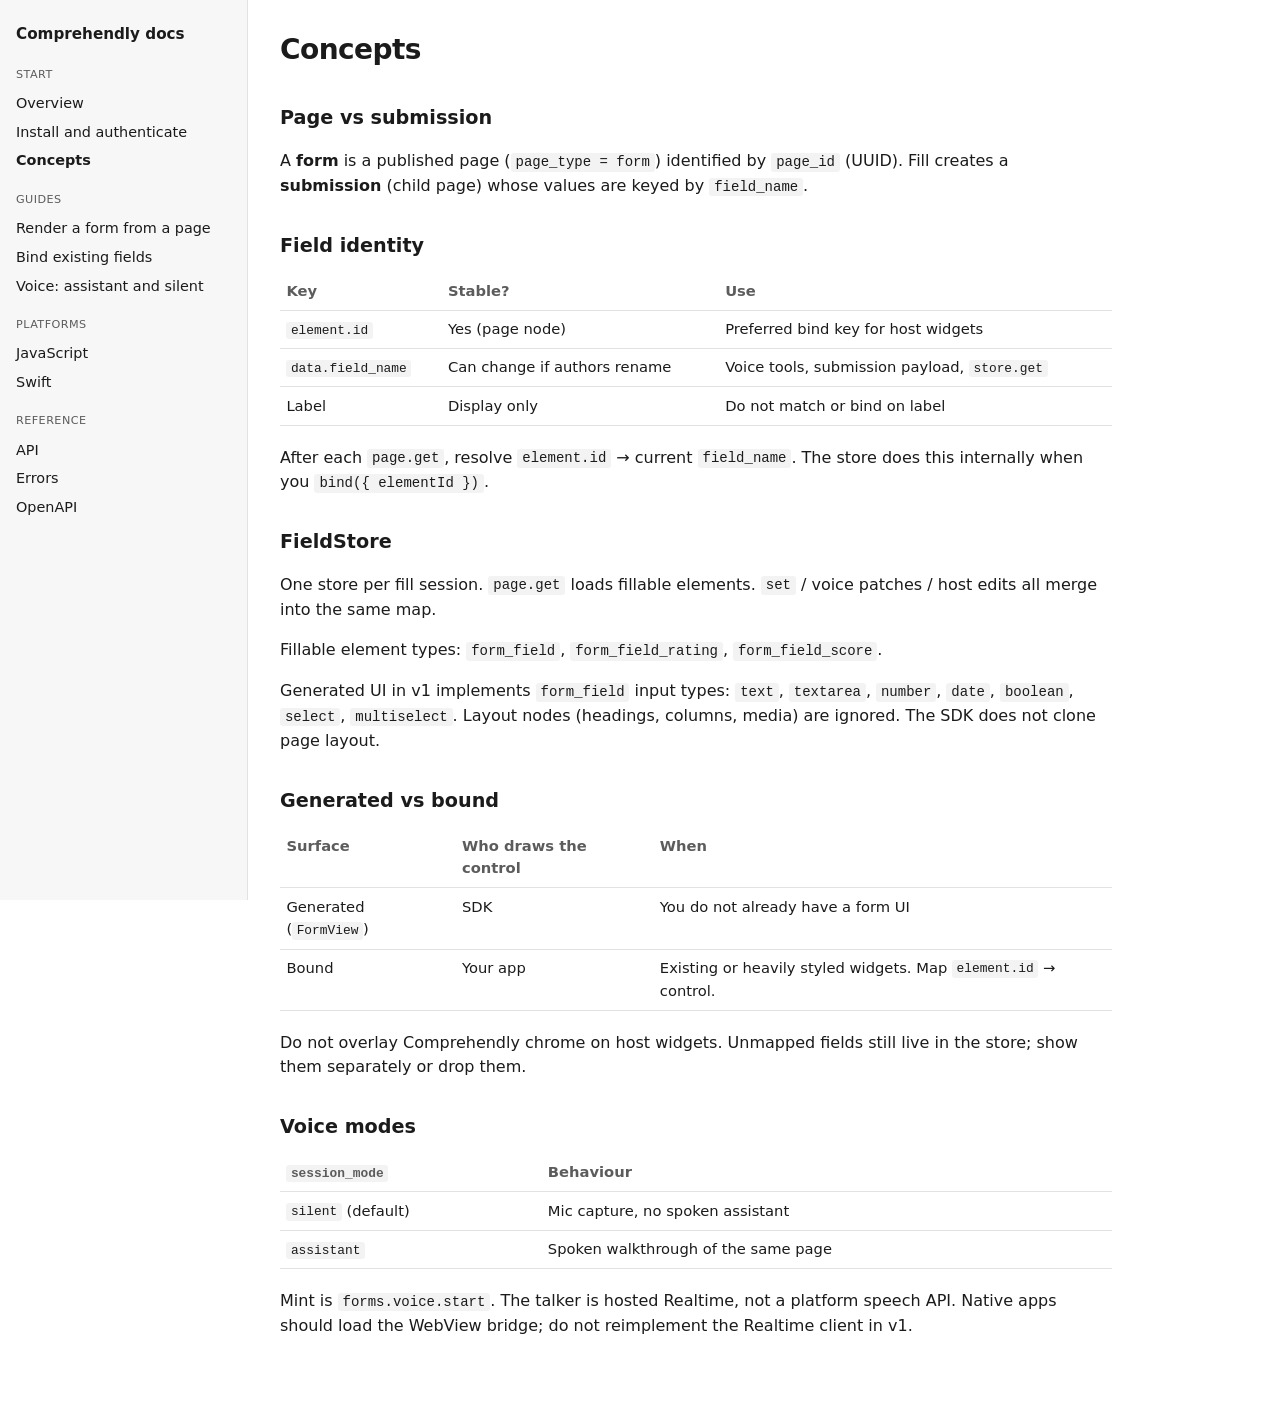
==== concepts.html @ 2af6a4c7 "Rewrite docs as a developer guide: start, concepts, use cases, reference. Co-authored-by: Cursor <cu" ====
<!doctype html>
<html lang="en">
  <head>
    <meta charset="utf-8" />
    <meta name="viewport" content="width=device-width, initial-scale=1" />
    <title>Concepts — Comprehendly docs</title>
    <link rel="stylesheet" href="assets/docs.css" />
  </head>
  <body>
    <div class="wrap">
      <nav id="nav"></nav>
      <main>
        <h1>Concepts</h1>

        <h2>Page vs submission</h2>
        <p>
          A <strong>form</strong> is a published page (<code>page_type = form</code>) identified by
          <code>page_id</code> (UUID). Fill creates a <strong>submission</strong> (child page) whose
          values are keyed by <code>field_name</code>.
        </p>

        <h2>Field identity</h2>
        <table>
          <thead>
            <tr>
              <th>Key</th>
              <th>Stable?</th>
              <th>Use</th>
            </tr>
          </thead>
          <tbody>
            <tr>
              <td><code>element.id</code></td>
              <td>Yes (page node)</td>
              <td>Preferred bind key for host widgets</td>
            </tr>
            <tr>
              <td><code>data.field_name</code></td>
              <td>Can change if authors rename</td>
              <td>Voice tools, submission payload, <code>store.get</code></td>
            </tr>
            <tr>
              <td>Label</td>
              <td>Display only</td>
              <td>Do not match or bind on label</td>
            </tr>
          </tbody>
        </table>
        <p>
          After each <code>page.get</code>, resolve <code>element.id</code> → current
          <code>field_name</code>. The store does this internally when you <code>bind({ elementId })</code>.
        </p>

        <h2>FieldStore</h2>
        <p>
          One store per fill session. <code>page.get</code> loads fillable elements.
          <code>set</code> / voice patches / host edits all merge into the same map.
        </p>
        <p>Fillable element types: <code>form_field</code>, <code>form_field_rating</code>, <code>form_field_score</code>.</p>
        <p>
          Generated UI in v1 implements <code>form_field</code> input types:
          <code>text</code>, <code>textarea</code>, <code>number</code>, <code>date</code>,
          <code>boolean</code>, <code>select</code>, <code>multiselect</code>.
          Layout nodes (headings, columns, media) are ignored. The SDK does not clone page layout.
        </p>

        <h2>Generated vs bound</h2>
        <table>
          <thead>
            <tr>
              <th>Surface</th>
              <th>Who draws the control</th>
              <th>When</th>
            </tr>
          </thead>
          <tbody>
            <tr>
              <td>Generated (<code>FormView</code>)</td>
              <td>SDK</td>
              <td>You do not already have a form UI</td>
            </tr>
            <tr>
              <td>Bound</td>
              <td>Your app</td>
              <td>Existing or heavily styled widgets. Map <code>element.id</code> → control.</td>
            </tr>
          </tbody>
        </table>
        <p>Do not overlay Comprehendly chrome on host widgets. Unmapped fields still live in the store; show them separately or drop them.</p>

        <h2>Voice modes</h2>
        <table>
          <thead>
            <tr>
              <th><code>session_mode</code></th>
              <th>Behaviour</th>
            </tr>
          </thead>
          <tbody>
            <tr>
              <td><code>silent</code> (default)</td>
              <td>Mic capture, no spoken assistant</td>
            </tr>
            <tr>
              <td><code>assistant</code></td>
              <td>Spoken walkthrough of the same page</td>
            </tr>
          </tbody>
        </table>
        <p>
          Mint is <code>forms.voice.start</code>. The talker is hosted Realtime, not a platform speech API.
          Native apps should load the WebView bridge; do not reimplement the Realtime client in v1.
        </p>
      </main>
    </div>
    <script src="assets/nav.js"></script>
  </body>
</html>
---- assets/docs.css ----
:root {
  --text: #1b1b1b;
  --muted: #5c5c5c;
  --border: #e2e2e2;
  --bg: #fff;
  --aside: #f7f7f7;
  --code: #f3f3f3;
  --link: #0b57d0;
  --max: 52rem;
}
* { box-sizing: border-box; }
html, body { margin: 0; }
body {
  font: 16px/1.55 ui-sans-serif, system-ui, -apple-system, sans-serif;
  color: var(--text);
  background: var(--bg);
}
a { color: var(--link); text-decoration: none; }
a:hover { text-decoration: underline; }
code, pre { font-family: ui-monospace, SFMono-Regular, Menlo, monospace; font-size: 0.875em; }
code { background: var(--code); padding: 0.1em 0.35em; border-radius: 3px; }
pre { background: var(--code); padding: 0.9rem 1rem; overflow: auto; border-radius: 6px; }
pre code { background: none; padding: 0; }
.wrap { display: grid; grid-template-columns: 15.5rem 1fr; min-height: 100vh; }
nav {
  background: var(--aside);
  border-right: 1px solid var(--border);
  padding: 1.25rem 1rem 2rem;
  position: sticky;
  top: 0;
  height: 100vh;
  overflow: auto;
}
nav .brand { font-weight: 650; font-size: 0.95rem; margin: 0 0 1rem; color: var(--text); text-decoration: none; }
nav p.label { margin: 1rem 0 0.35rem; font-size: 0.7rem; letter-spacing: 0.04em; text-transform: uppercase; color: var(--muted); }
nav a { display: block; padding: 0.2rem 0; color: var(--text); font-size: 0.9rem; }
nav a.active { font-weight: 600; }
main { padding: 1.75rem 2rem 4rem; max-width: calc(var(--max) + 4rem); }
h1 { font-size: 1.75rem; font-weight: 650; letter-spacing: -0.02em; margin: 0 0 0.75rem; }
h2 { font-size: 1.2rem; margin: 2rem 0 0.6rem; }
h3 { font-size: 1.02rem; margin: 1.4rem 0 0.4rem; }
p, li { color: var(--text); }
.lead { font-size: 1.05rem; }
.muted, .note { color: var(--muted); font-size: 0.92rem; }
table { border-collapse: collapse; width: 100%; font-size: 0.92rem; margin: 0.75rem 0 1.25rem; }
th, td { border-bottom: 1px solid var(--border); text-align: left; padding: 0.45rem 0.4rem; vertical-align: top; }
th { color: var(--muted); font-weight: 600; }
.note { border-left: 3px solid var(--border); padding: 0.35rem 0.75rem; margin: 1rem 0; }
@media (max-width: 800px) {
  .wrap { grid-template-columns: 1fr; }
  nav { position: relative; height: auto; border-right: 0; border-bottom: 1px solid var(--border); }
}
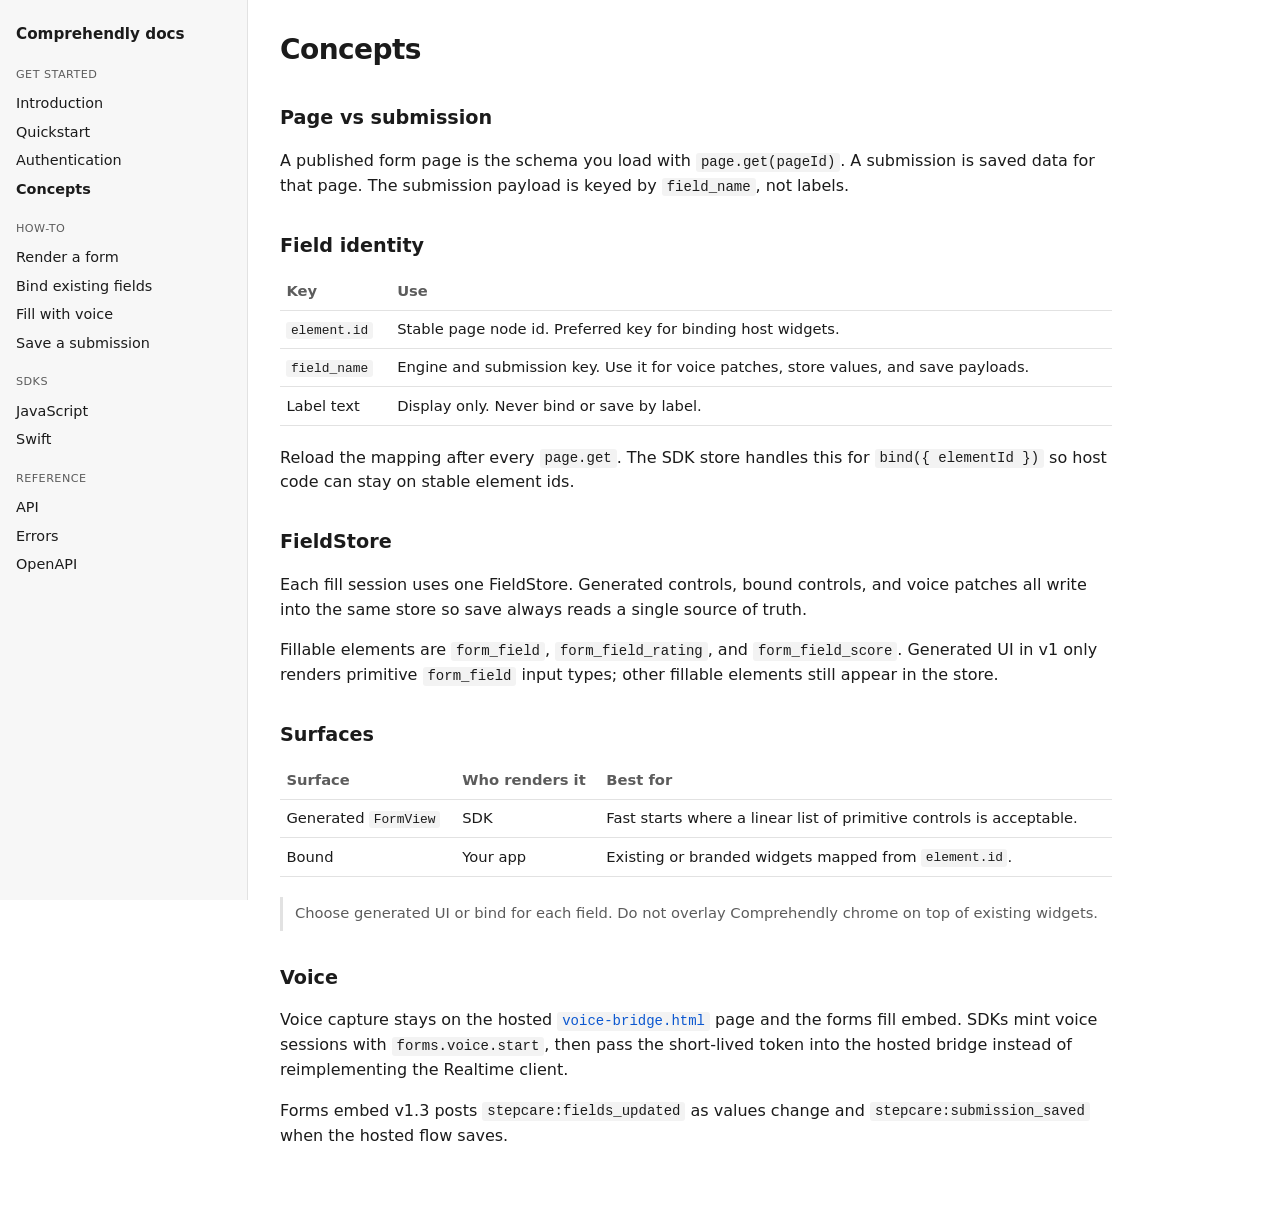
==== commit 2d8b698f: "Restructure docs into developer guide Co-authored-by: flobo79 <130667+flobo79@users.noreply.github.c" ====
--- a/concepts.html
+++ b/concepts.html
@@ -14,9 +14,8 @@
 
         <h2>Page vs submission</h2>
         <p>
-          A <strong>form</strong> is a published page (<code>page_type = form</code>) identified by
-          <code>page_id</code> (UUID). Fill creates a <strong>submission</strong> (child page) whose
-          values are keyed by <code>field_name</code>.
+          A published form page is the schema you load with <code>page.get(pageId)</code>. A submission is
+          saved data for that page. The submission payload is keyed by <code>field_name</code>, not labels.
         </p>
 
         <h2>Field identity</h2>
@@ -24,92 +23,73 @@
           <thead>
             <tr>
               <th>Key</th>
-              <th>Stable?</th>
               <th>Use</th>
             </tr>
           </thead>
           <tbody>
             <tr>
               <td><code>element.id</code></td>
-              <td>Yes (page node)</td>
-              <td>Preferred bind key for host widgets</td>
+              <td>Stable page node id. Preferred key for binding host widgets.</td>
             </tr>
             <tr>
-              <td><code>data.field_name</code></td>
-              <td>Can change if authors rename</td>
-              <td>Voice tools, submission payload, <code>store.get</code></td>
+              <td><code>field_name</code></td>
+              <td>Engine and submission key. Use it for voice patches, store values, and save payloads.</td>
             </tr>
             <tr>
-              <td>Label</td>
-              <td>Display only</td>
-              <td>Do not match or bind on label</td>
+              <td>Label text</td>
+              <td>Display only. Never bind or save by label.</td>
             </tr>
           </tbody>
         </table>
         <p>
-          After each <code>page.get</code>, resolve <code>element.id</code> → current
-          <code>field_name</code>. The store does this internally when you <code>bind({ elementId })</code>.
+          Reload the mapping after every <code>page.get</code>. The SDK store handles this for
+          <code>bind({ elementId })</code> so host code can stay on stable element ids.
         </p>
 
         <h2>FieldStore</h2>
         <p>
-          One store per fill session. <code>page.get</code> loads fillable elements.
-          <code>set</code> / voice patches / host edits all merge into the same map.
+          Each fill session uses one FieldStore. Generated controls, bound controls, and voice patches all
+          write into the same store so save always reads a single source of truth.
         </p>
-        <p>Fillable element types: <code>form_field</code>, <code>form_field_rating</code>, <code>form_field_score</code>.</p>
         <p>
-          Generated UI in v1 implements <code>form_field</code> input types:
-          <code>text</code>, <code>textarea</code>, <code>number</code>, <code>date</code>,
-          <code>boolean</code>, <code>select</code>, <code>multiselect</code>.
-          Layout nodes (headings, columns, media) are ignored. The SDK does not clone page layout.
+          Fillable elements are <code>form_field</code>, <code>form_field_rating</code>, and
+          <code>form_field_score</code>. Generated UI in v1 only renders primitive <code>form_field</code>
+          input types; other fillable elements still appear in the store.
         </p>
 
-        <h2>Generated vs bound</h2>
+        <h2>Surfaces</h2>
         <table>
           <thead>
             <tr>
               <th>Surface</th>
-              <th>Who draws the control</th>
-              <th>When</th>
+              <th>Who renders it</th>
+              <th>Best for</th>
             </tr>
           </thead>
           <tbody>
             <tr>
-              <td>Generated (<code>FormView</code>)</td>
+              <td>Generated <code>FormView</code></td>
               <td>SDK</td>
-              <td>You do not already have a form UI</td>
+              <td>Fast starts where a linear list of primitive controls is acceptable.</td>
             </tr>
             <tr>
               <td>Bound</td>
               <td>Your app</td>
-              <td>Existing or heavily styled widgets. Map <code>element.id</code> → control.</td>
+              <td>Existing or branded widgets mapped from <code>element.id</code>.</td>
             </tr>
           </tbody>
         </table>
-        <p>Do not overlay Comprehendly chrome on host widgets. Unmapped fields still live in the store; show them separately or drop them.</p>
+        <p class="note">Choose generated UI or bind for each field. Do not overlay Comprehendly chrome on top of existing widgets.</p>
 
-        <h2>Voice modes</h2>
-        <table>
-          <thead>
-            <tr>
-              <th><code>session_mode</code></th>
-              <th>Behaviour</th>
-            </tr>
-          </thead>
-          <tbody>
-            <tr>
-              <td><code>silent</code> (default)</td>
-              <td>Mic capture, no spoken assistant</td>
-            </tr>
-            <tr>
-              <td><code>assistant</code></td>
-              <td>Spoken walkthrough of the same page</td>
-            </tr>
-          </tbody>
-        </table>
+        <h2>Voice</h2>
         <p>
-          Mint is <code>forms.voice.start</code>. The talker is hosted Realtime, not a platform speech API.
-          Native apps should load the WebView bridge; do not reimplement the Realtime client in v1.
+          Voice capture stays on the hosted <a href="voice-bridge.html"><code>voice-bridge.html</code></a>
+          page and the forms fill embed. SDKs mint voice sessions with <code>forms.voice.start</code>, then pass the
+          short-lived token into the hosted bridge instead of reimplementing the Realtime client.
+        </p>
+        <p>
+          Forms embed v1.3 posts <code>stepcare:fields_updated</code> as values change and
+          <code>stepcare:submission_saved</code> when the hosted flow saves.
         </p>
       </main>
     </div>
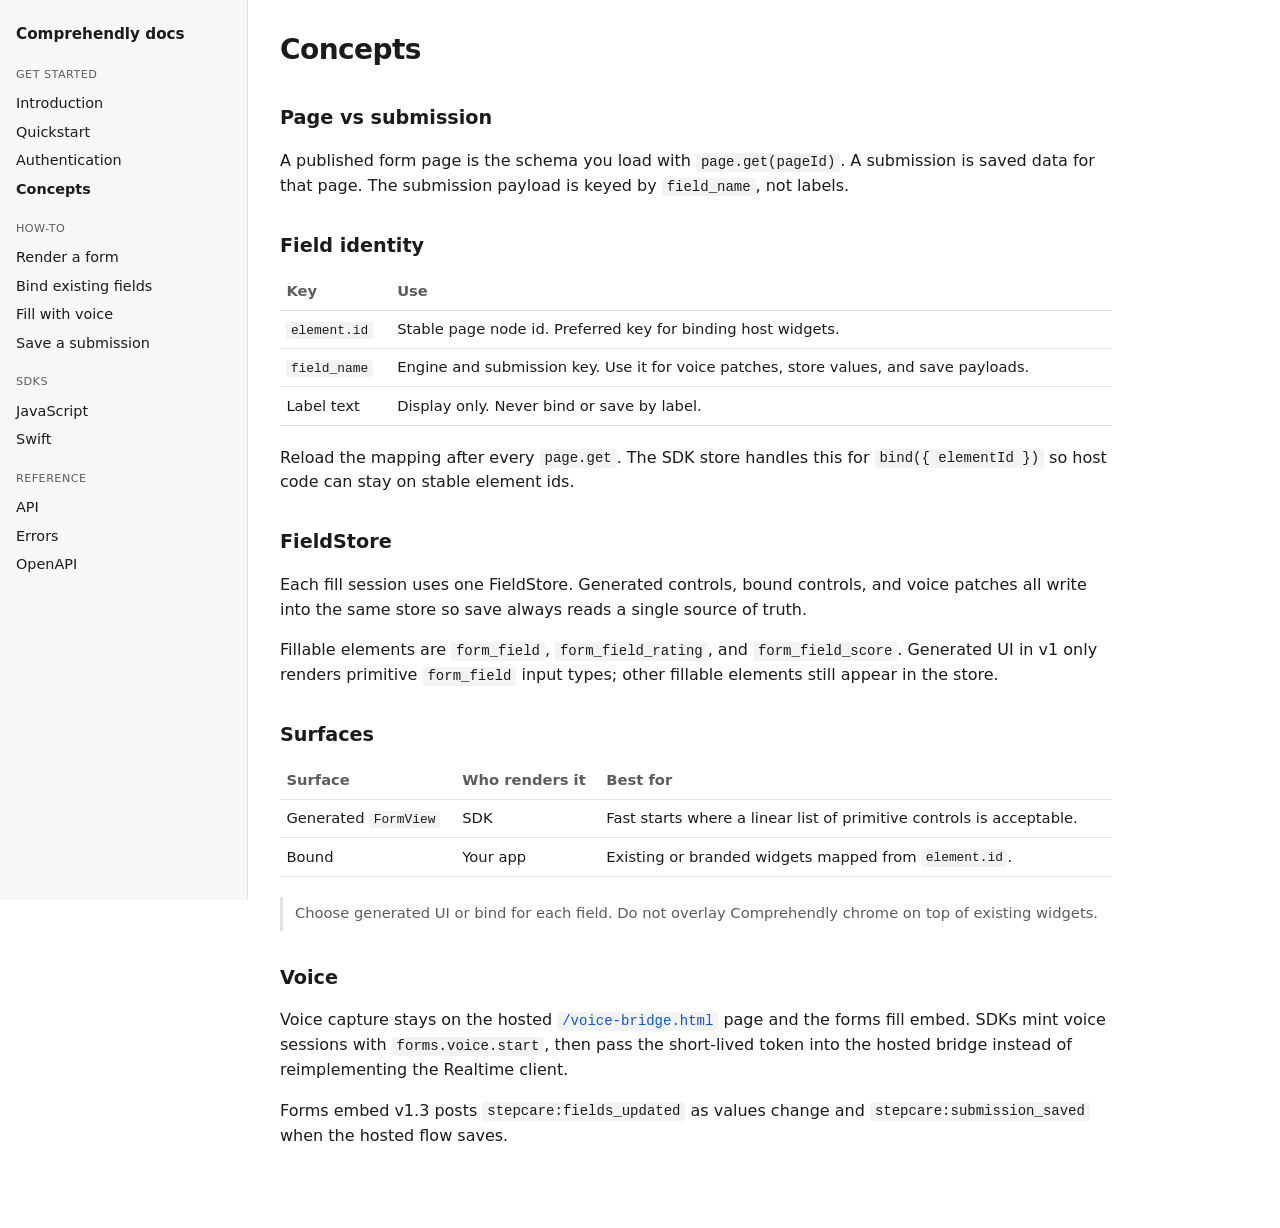
==== commit 05711a9a: "Normalize hosted bridge doc path Co-authored-by: flobo79 <130667+flobo79@users.noreply.github.com>" ====
--- a/concepts.html
+++ b/concepts.html
@@ -83,7 +83,7 @@
 
         <h2>Voice</h2>
         <p>
-          Voice capture stays on the hosted <a href="voice-bridge.html"><code>voice-bridge.html</code></a>
+          Voice capture stays on the hosted <a href="/voice-bridge.html"><code>/voice-bridge.html</code></a>
           page and the forms fill embed. SDKs mint voice sessions with <code>forms.voice.start</code>, then pass the
           short-lived token into the hosted bridge instead of reimplementing the Realtime client.
         </p>
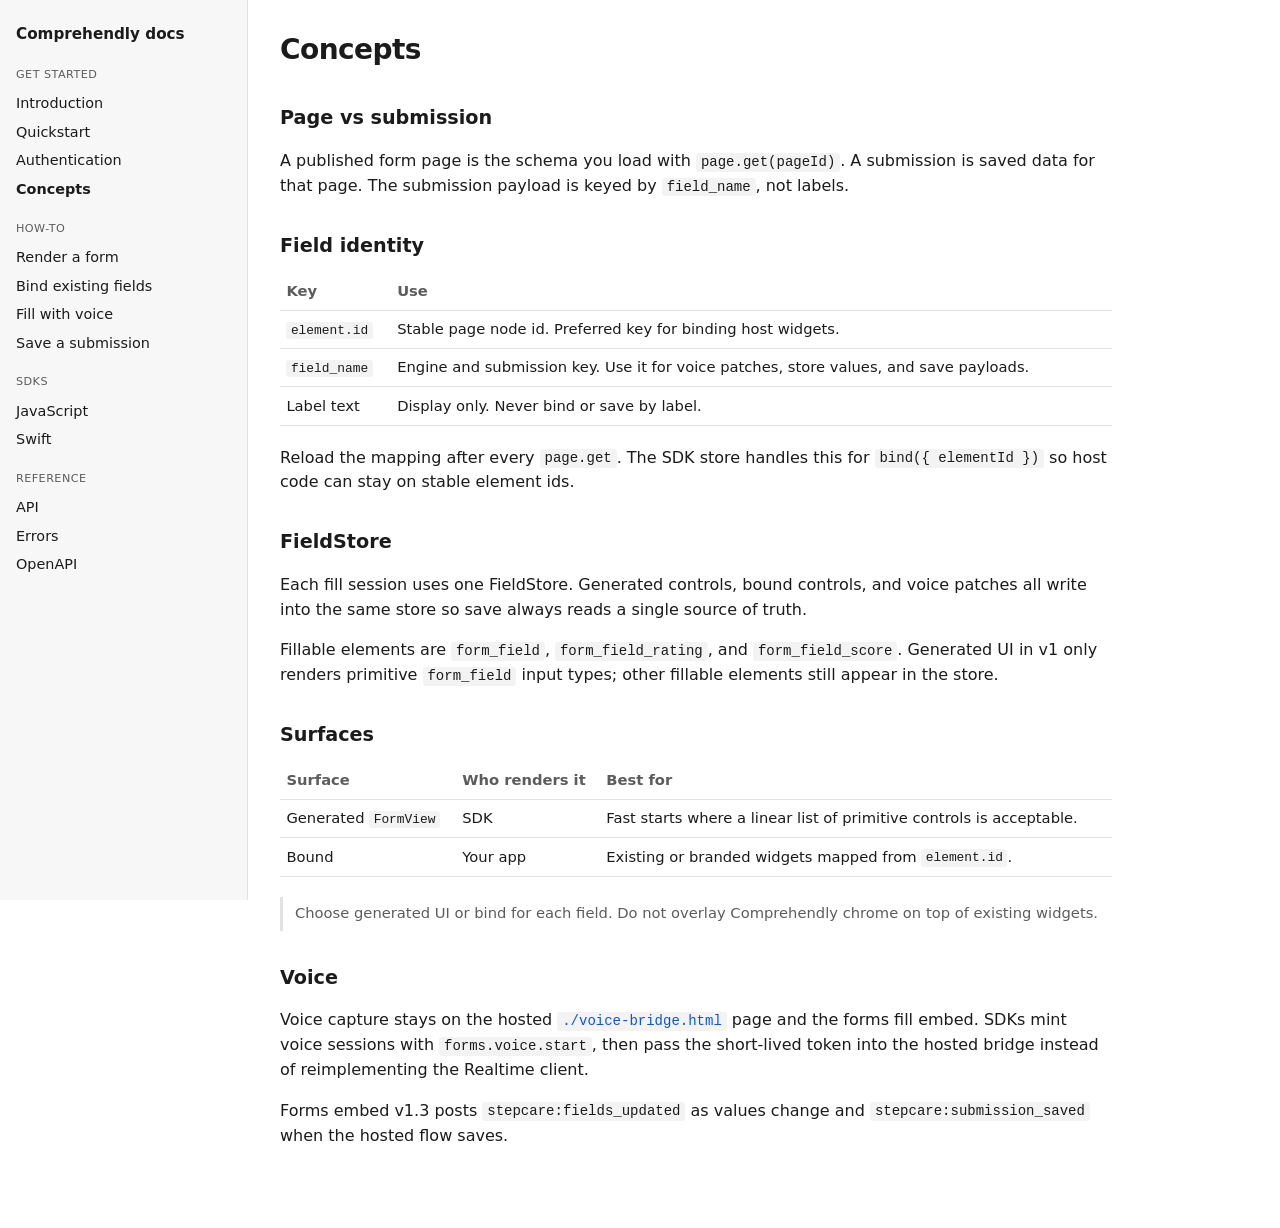
==== commit c465d31a: "Use FormView in render docs Co-authored-by: flobo79 <130667+flobo79@users.noreply.github.com>" ====
--- a/concepts.html
+++ b/concepts.html
@@ -83,7 +83,7 @@
 
         <h2>Voice</h2>
         <p>
-          Voice capture stays on the hosted <a href="/voice-bridge.html"><code>/voice-bridge.html</code></a>
+          Voice capture stays on the hosted <a href="./voice-bridge.html"><code>./voice-bridge.html</code></a>
           page and the forms fill embed. SDKs mint voice sessions with <code>forms.voice.start</code>, then pass the
           short-lived token into the hosted bridge instead of reimplementing the Realtime client.
         </p>
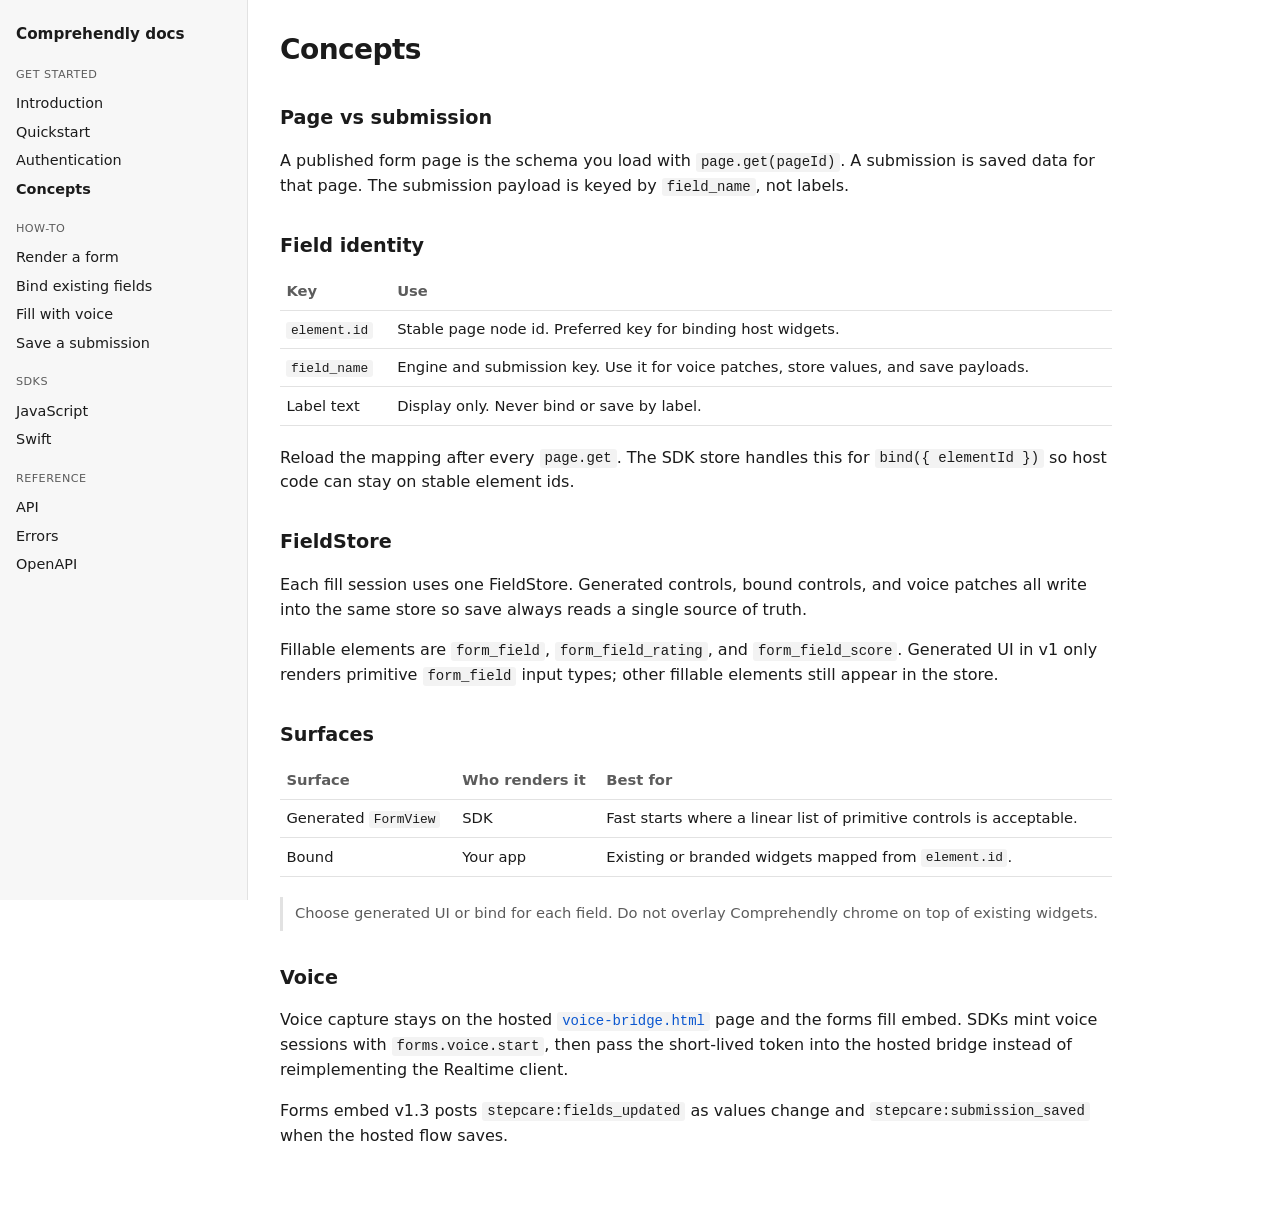
==== commit 8e1c4fee: "Fix concepts bridge link path Co-authored-by: flobo79 <130667+flobo79@users.noreply.github.com>" ====
--- a/concepts.html
+++ b/concepts.html
@@ -83,7 +83,7 @@
 
         <h2>Voice</h2>
         <p>
-          Voice capture stays on the hosted <a href="./voice-bridge.html"><code>./voice-bridge.html</code></a>
+          Voice capture stays on the hosted <a href="voice-bridge.html"><code>voice-bridge.html</code></a>
           page and the forms fill embed. SDKs mint voice sessions with <code>forms.voice.start</code>, then pass the
           short-lived token into the hosted bridge instead of reimplementing the Realtime client.
         </p>
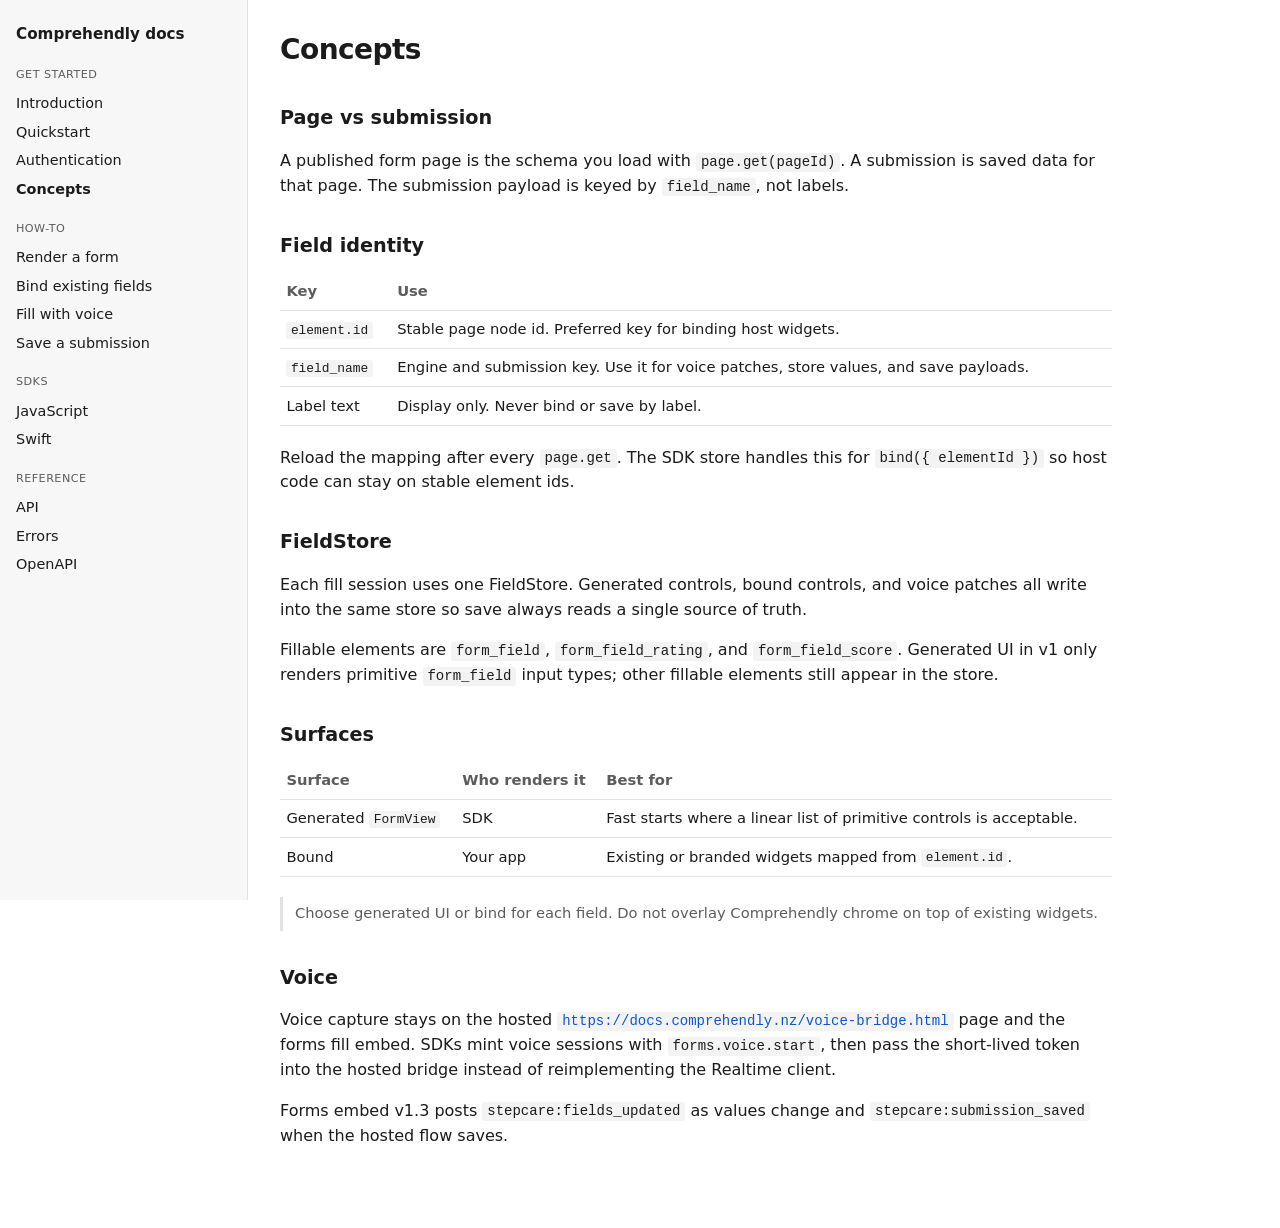
==== commit d531287c: "Tighten voice origin checks and hosted link Co-authored-by: flobo79 <130667+flobo79@users.noreply.gi" ====
--- a/concepts.html
+++ b/concepts.html
@@ -83,7 +83,7 @@
 
         <h2>Voice</h2>
         <p>
-          Voice capture stays on the hosted <a href="voice-bridge.html"><code>voice-bridge.html</code></a>
+          Voice capture stays on the hosted <a href="https://docs.comprehendly.nz/voice-bridge.html"><code>https://docs.comprehendly.nz/voice-bridge.html</code></a>
           page and the forms fill embed. SDKs mint voice sessions with <code>forms.voice.start</code>, then pass the
           short-lived token into the hosted bridge instead of reimplementing the Realtime client.
         </p>
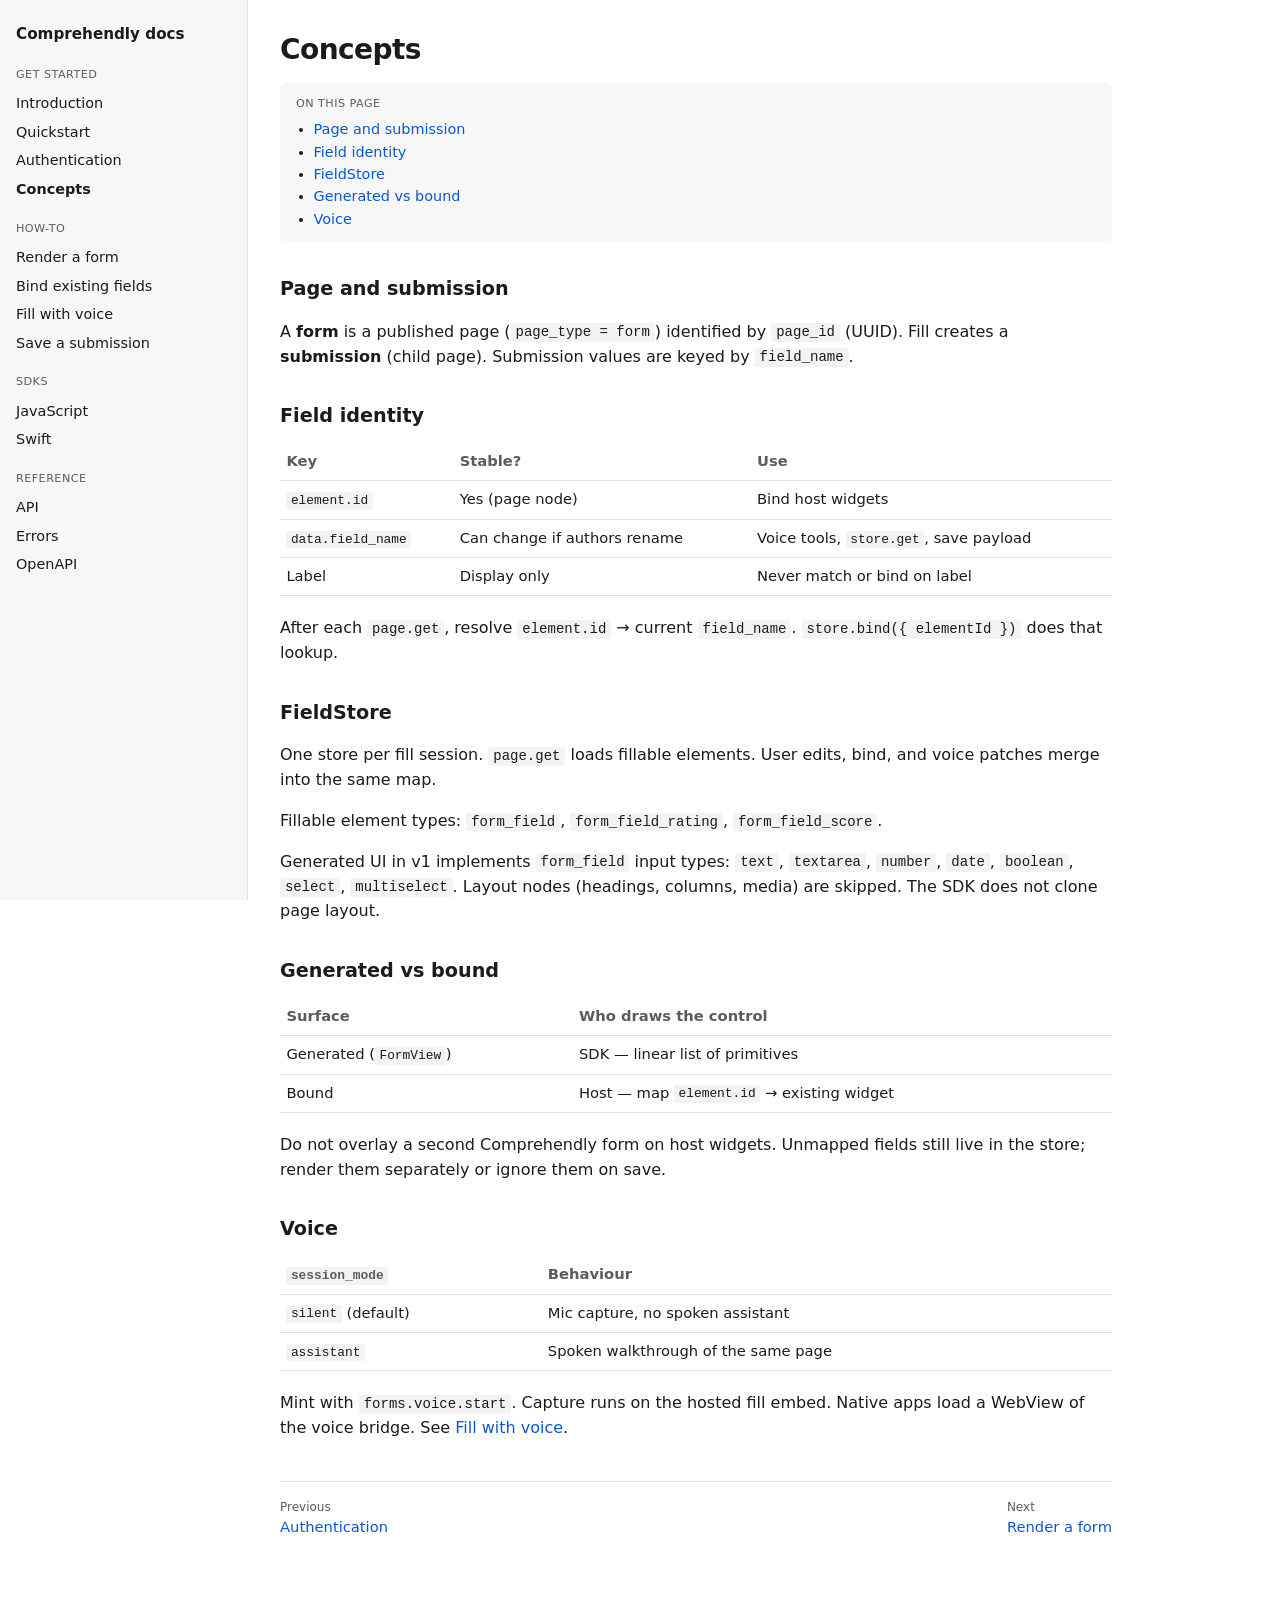
==== commit e2583357: "Publish a developer guide, not a pitch. Classic IA: introduction, quickstart, authentication, concep" ====
--- a/concepts.html
+++ b/concepts.html
@@ -12,85 +12,122 @@
       <main>
         <h1>Concepts</h1>
 
-        <h2>Page vs submission</h2>
+        <div class="toc">
+          <p>On this page</p>
+          <ul>
+            <li><a href="#page">Page and submission</a></li>
+            <li><a href="#identity">Field identity</a></li>
+            <li><a href="#store">FieldStore</a></li>
+            <li><a href="#surfaces">Generated vs bound</a></li>
+            <li><a href="#voice">Voice</a></li>
+          </ul>
+        </div>
+
+        <h2 id="page">Page and submission</h2>
         <p>
-          A published form page is the schema you load with <code>page.get(pageId)</code>. A submission is
-          saved data for that page. The submission payload is keyed by <code>field_name</code>, not labels.
+          A <strong>form</strong> is a published page (<code>page_type = form</code>) identified by
+          <code>page_id</code> (UUID). Fill creates a <strong>submission</strong> (child page).
+          Submission values are keyed by <code>field_name</code>.
         </p>
 
-        <h2>Field identity</h2>
+        <h2 id="identity">Field identity</h2>
         <table>
           <thead>
             <tr>
               <th>Key</th>
+              <th>Stable?</th>
               <th>Use</th>
             </tr>
           </thead>
           <tbody>
             <tr>
               <td><code>element.id</code></td>
-              <td>Stable page node id. Preferred key for binding host widgets.</td>
+              <td>Yes (page node)</td>
+              <td>Bind host widgets</td>
             </tr>
             <tr>
-              <td><code>field_name</code></td>
-              <td>Engine and submission key. Use it for voice patches, store values, and save payloads.</td>
+              <td><code>data.field_name</code></td>
+              <td>Can change if authors rename</td>
+              <td>Voice tools, <code>store.get</code>, save payload</td>
             </tr>
             <tr>
-              <td>Label text</td>
-              <td>Display only. Never bind or save by label.</td>
+              <td>Label</td>
+              <td>Display only</td>
+              <td>Never match or bind on label</td>
             </tr>
           </tbody>
         </table>
         <p>
-          Reload the mapping after every <code>page.get</code>. The SDK store handles this for
-          <code>bind({ elementId })</code> so host code can stay on stable element ids.
+          After each <code>page.get</code>, resolve <code>element.id</code> → current
+          <code>field_name</code>. <code>store.bind({ elementId })</code> does that lookup.
         </p>
 
-        <h2>FieldStore</h2>
+        <h2 id="store">FieldStore</h2>
         <p>
-          Each fill session uses one FieldStore. Generated controls, bound controls, and voice patches all
-          write into the same store so save always reads a single source of truth.
+          One store per fill session. <code>page.get</code> loads fillable elements.
+          User edits, bind, and voice patches merge into the same map.
         </p>
+        <p>Fillable element types: <code>form_field</code>, <code>form_field_rating</code>, <code>form_field_score</code>.</p>
         <p>
-          Fillable elements are <code>form_field</code>, <code>form_field_rating</code>, and
-          <code>form_field_score</code>. Generated UI in v1 only renders primitive <code>form_field</code>
-          input types; other fillable elements still appear in the store.
+          Generated UI in v1 implements <code>form_field</code> input types:
+          <code>text</code>, <code>textarea</code>, <code>number</code>, <code>date</code>,
+          <code>boolean</code>, <code>select</code>, <code>multiselect</code>.
+          Layout nodes (headings, columns, media) are skipped. The SDK does not clone page layout.
         </p>
 
-        <h2>Surfaces</h2>
+        <h2 id="surfaces">Generated vs bound</h2>
         <table>
           <thead>
             <tr>
               <th>Surface</th>
-              <th>Who renders it</th>
-              <th>Best for</th>
+              <th>Who draws the control</th>
             </tr>
           </thead>
           <tbody>
             <tr>
-              <td>Generated <code>FormView</code></td>
-              <td>SDK</td>
-              <td>Fast starts where a linear list of primitive controls is acceptable.</td>
+              <td>Generated (<code>FormView</code>)</td>
+              <td>SDK — linear list of primitives</td>
             </tr>
             <tr>
               <td>Bound</td>
-              <td>Your app</td>
-              <td>Existing or branded widgets mapped from <code>element.id</code>.</td>
+              <td>Host — map <code>element.id</code> → existing widget</td>
             </tr>
           </tbody>
         </table>
-        <p class="note">Choose generated UI or bind for each field. Do not overlay Comprehendly chrome on top of existing widgets.</p>
+        <p>
+          Do not overlay a second Comprehendly form on host widgets. Unmapped fields
+          still live in the store; render them separately or ignore them on save.
+        </p>
 
-        <h2>Voice</h2>
+        <h2 id="voice">Voice</h2>
+        <table>
+          <thead>
+            <tr>
+              <th><code>session_mode</code></th>
+              <th>Behaviour</th>
+            </tr>
+          </thead>
+          <tbody>
+            <tr>
+              <td><code>silent</code> (default)</td>
+              <td>Mic capture, no spoken assistant</td>
+            </tr>
+            <tr>
+              <td><code>assistant</code></td>
+              <td>Spoken walkthrough of the same page</td>
+            </tr>
+          </tbody>
+        </table>
         <p>
-          Voice capture stays on the hosted <a href="https://docs.comprehendly.nz/voice-bridge.html"><code>https://docs.comprehendly.nz/voice-bridge.html</code></a>
-          page and the forms fill embed. SDKs mint voice sessions with <code>forms.voice.start</code>, then pass the
-          short-lived token into the hosted bridge instead of reimplementing the Realtime client.
+          Mint with <code>forms.voice.start</code>. Capture runs on the hosted fill embed.
+          Native apps load a WebView of the voice bridge. See
+          <a href="guides/voice.html">Fill with voice</a>.
         </p>
-        <p>
-          Forms embed v1.3 posts <code>stepcare:fields_updated</code> as values change and
-          <code>stepcare:submission_saved</code> when the hosted flow saves.
-        </p>
+
+        <div class="pager">
+          <a href="start.html"><span>Previous</span>Authentication</a>
+          <a href="guides/render-a-form.html"><span>Next</span>Render a form</a>
+        </div>
       </main>
     </div>
     <script src="assets/nav.js"></script>
--- a/assets/docs.css
+++ b/assets/docs.css
@@ -46,6 +46,11 @@
 th, td { border-bottom: 1px solid var(--border); text-align: left; padding: 0.45rem 0.4rem; vertical-align: top; }
 th { color: var(--muted); font-weight: 600; }
 .note { border-left: 3px solid var(--border); padding: 0.35rem 0.75rem; margin: 1rem 0; }
+.toc { font-size: 0.9rem; margin: 0 0 1.5rem; padding: 0.75rem 1rem; background: var(--aside); border-radius: 6px; }
+.toc p { margin: 0 0 0.35rem; font-size: 0.7rem; letter-spacing: 0.04em; text-transform: uppercase; color: var(--muted); }
+.toc ul { margin: 0; padding-left: 1.1rem; }
+.pager { display: flex; justify-content: space-between; gap: 1rem; margin: 2.5rem 0 0; padding-top: 1rem; border-top: 1px solid var(--border); font-size: 0.92rem; }
+.pager span { color: var(--muted); display: block; font-size: 0.75rem; }
 @media (max-width: 800px) {
   .wrap { grid-template-columns: 1fr; }
   nav { position: relative; height: auto; border-right: 0; border-bottom: 1px solid var(--border); }
